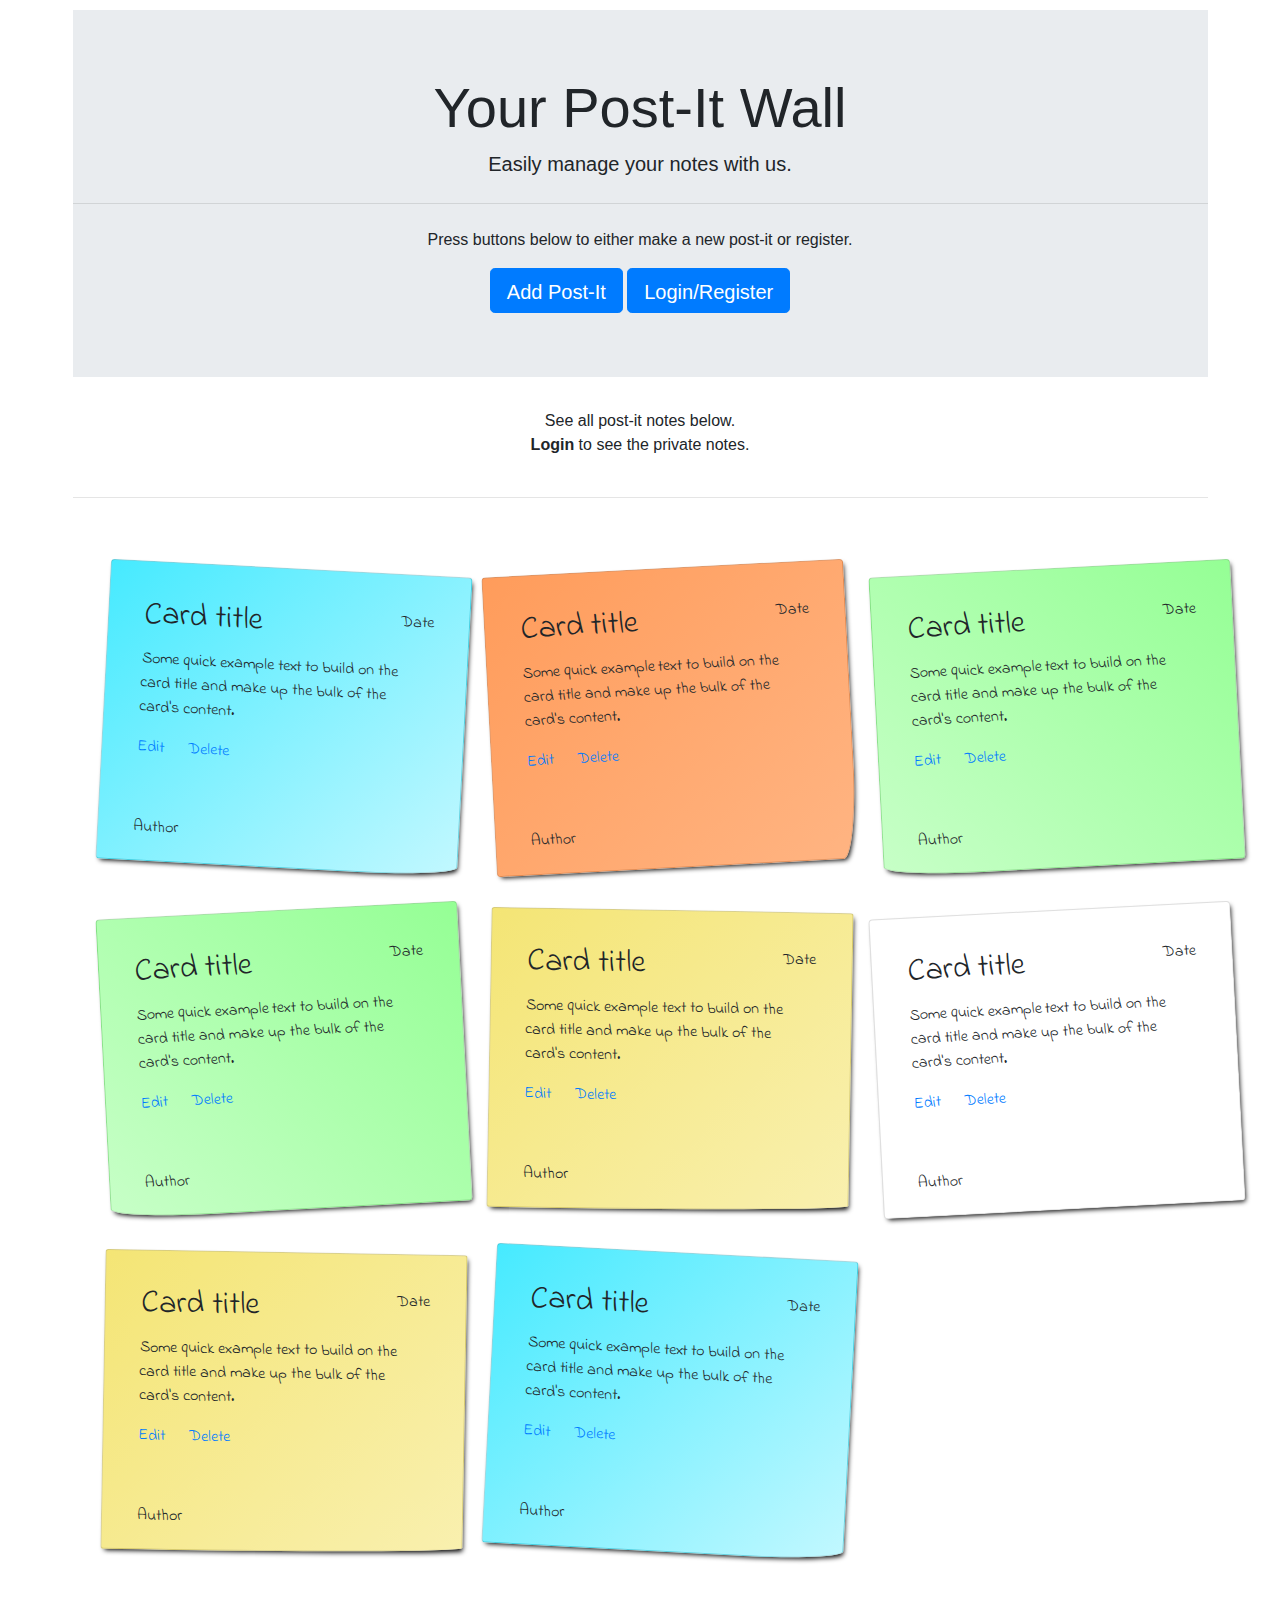
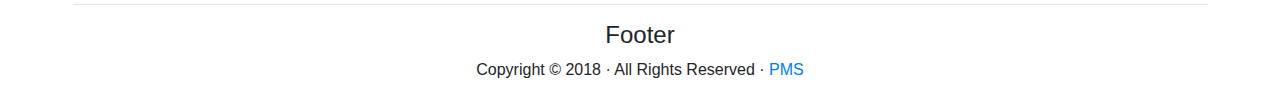
==== post-it/test.html @ a49db6d4 "bootstrap layout index" ====
<!DOCTYPE html>
<html lang="en">
  <head>
    <meta charset="utf-8">
    <meta http-equiv="X-UA-Compatible" content="IE=edge">
    <meta name="viewport" content="width=device-width, initial-scale=1">
    <title>Bootstrap - Prebuilt Layout</title>

    <!-- Bootstrap -->
    <link href="../post-it/css/bootstrap-4.0.0.css" rel="stylesheet">
	<!-- Custom Styles -->  
	<link href="css/styles.css" rel="stylesheet">
	<link href="https://fonts.googleapis.com/css?family=Indie+Flower" rel="stylesheet">

  </head>
  <body>
	<div class="container">
    <div class="jumbotron jumbotron-fluid text-center">
       <h1 class="display-4">Your Post-It Wall</h1>
       <p class="lead">Easily manage your notes with us.</p>
       <hr class="my-4">
       <p>Press buttons below to either make a new post-it or register.</p>
       <a class="btn btn-primary btn-lg" href="#" role="button">Add Post-It</a>
       <a class="btn btn-primary btn-lg" href="#" role="button">Login/Register</a>
       
    </div>
	</div>
    <div class="container">
       <div class="row text-center">
          <div class="col-lg-6 offset-lg-3">See all post-it notes below. <br> <strong>Login</strong> to see the private notes.</div>
       </div>
       <br>
       <hr>
       <br>
       <div class="row">
          <div class="card-columns">
            <div class="col-md-12">
             <div class="card postit">
                <div class="card-body">
				   <time>Date</time>
                   <h2 class="card-title">Card title</h2>
                   <p class="card-text">Some quick example text to build on the card title and make up the bulk of the card's content.</p>
				   <p class="name">Author</p>
                   <a href="#" class="card-link">Edit</a>
                   <a href="#" class="card-link">Delete</a>
                </div>
             </div>
             <div class="card postit">
                <div class="card-body">
                   <time>Date</time>
                   <h2 class="card-title">Card title</h2>
                   <p class="card-text">Some quick example text to build on the card title and make up the bulk of the card's content.</p>
				   <p class="name">Author</p>
                   <a href="#" class="card-link">Edit</a>
                   <a href="#" class="card-link">Delete</a>
                </div>
             </div>
			 <div class="card postit">
                <div class="card-body">
                   <time>Date</time>
                   <h2 class="card-title">Card title</h2>
                   <p class="card-text">Some quick example text to build on the card title and make up the bulk of the card's content.</p>
				   <p class="name">Author</p>
                   <a href="#" class="card-link">Edit</a>
                   <a href="#" class="card-link">Delete</a>
                </div>
             </div>
			 <div class="card postit">
                <div class="card-body">
                   <time>Date</time>
                   <h2 class="card-title">Card title</h2>
                   <p class="card-text">Some quick example text to build on the card title and make up the bulk of the card's content.</p>
				   <p class="name">Author</p>
                   <a href="#" class="card-link">Edit</a>
                   <a href="#" class="card-link">Delete</a>
                </div>
              </div>
			  <div class="card postit">
                <div class="card-body">
                   <time>Date</time>
                   <h2 class="card-title">Card title</h2>
                   <p class="card-text">Some quick example text to build on the card title and make up the bulk of the card's content.</p>
				   <p class="name">Author</p>
                   <a href="#" class="card-link">Edit</a>
                   <a href="#" class="card-link">Delete</a>
                </div>
              </div>
			  <div class="card postit">
                <div class="card-body">
                   <time>Date</time>
                   <h2 class="card-title">Card title</h2>
                   <p class="card-text">Some quick example text to build on the card title and make up the bulk of the card's content.</p>
				   <p class="name">Author</p>
                   <a href="#" class="card-link">Edit</a>
                   <a href="#" class="card-link">Delete</a>
                </div>
              </div>
			  <div class="card postit">
                <div class="card-body">
                   <time>Date</time>
                   <h2 class="card-title">Card title</h2>
                   <p class="card-text">Some quick example text to build on the card title and make up the bulk of the card's content.</p>
				   <p class="name">Author</p>
                   <a href="#" class="card-link">Edit</a>
                   <a href="#" class="card-link">Delete</a>
                </div>
              </div>
			  <div class="card postit">
                <div class="card-body">
                   <time>Date</time>
                   <h2 class="card-title">Card title</h2>
                   <p class="card-text">Some quick example text to build on the card title and make up the bulk of the card's content.</p>
				   <p class="name">Author</p>
                   <a href="#" class="card-link">Edit</a>
                   <a href="#" class="card-link">Delete</a>
                </div>
              </div>
			</div>
          </div>
       </div>
       <br>
       <hr>
       <div class="row">
          <div class="text-center col-lg-6 offset-lg-3">
             <h4>Footer </h4>
             <p>Copyright &copy; 2018 &middot; All Rights Reserved &middot; <a href="#" >PMS</a></p>
          </div>
       </div>
    </div>
    <!-- jQuery (necessary for Bootstrap's JavaScript plugins) --> 
    <script src="../post-it/js/jquery-3.2.1.min.js"></script>

    <!-- Include all compiled plugins (below), or include individual files as needed --> 
    <script src="../post-it/js/popper.min.js"></script>
    <script src="../post-it/js/bootstrap-4.0.0.js"></script>
  </body>
</html>
---- post-it/css/styles.css ----
@charset "utf-8";
/* CSS Document */
* {
				margin: 0;
				padding: 0;
			}
			
			body {
				margin: 10px;
				display: flex;
				flex-wrap: wrap;
			}
			.postit {
				margin: 30px;
				width: 300px;
				height: 300px;
				padding: 15px;
				box-shadow: 2px 3px 5px -2px black;
				transform: rotate(-3deg);
				font-family: 'Indie Flower', cursive;
			}
			
			.postit:nth-child(1){
				background: linear-gradient(135deg, rgba(70,234,255,1.00),rgba(194,248,255,1.00));
				transform: rotate(3deg);
				border-bottom-right-radius: 100px 10px;
			}
			
			.postit:nth-child(2){
				background: linear-gradient(225deg, rgba(149,255,149,1.00), rgba(199,255,199,1.00));
				border-bottom-left-radius: 100px 10px;
			}
			
			.postit:nth-child(3){
				background: linear-gradient(135deg, #F4E575,#F9F0AF);
				transform: rotate(1deg);
				border-bottom-right-radius: 500px 10px;
			}
			
			.postit:nth-child(4){
				background: linear-gradient(135deg, rgba(255,156,91,1.00), rgba(255,180,130,1.00));
				border-bottom-right-radius: 15px 100px;
				
			}

			.postit:nth-child(5){
				background: linear-gradient(135deg, #F4E575,#F9F0AF);
				transform: rotate(1deg);
				border-bottom-right-radius: 500px 10px;
			}

			.postit:nth-child(6){
				background: linear-gradient(135deg, rgba(70,234,255,1.00),rgba(194,248,255,1.00));
				transform: rotate(3deg);
				border-bottom-right-radius: 100px 10px;
			}	
			.postit:nth-child(7){
				background: linear-gradient(225deg, rgba(149,255,149,1.00), rgba(199,255,199,1.00));
				border-bottom-left-radius: 100px 10px;
			}
			
			h2 {
				margin-bottom: 10px;
			}
			
			.name {
				position: absolute;
				bottom: 5px;
			}
			time {
				text-align: right;
				display: block;
				float: right;
			}

			.btn {
				padding-bottom: 5px;
			}


.card-columns {
  @include media-breakpoint-only(lg) {
    column-count: 4;
  }
  @include media-breakpoint-only(xl) {
    column-count: 5;
  }
  }
  @include media-breakpoint-only(sm) {
    column-count: 2;
  }
  }
  @include media-breakpoint-only(md) {
    column-count: 3;
  }
}
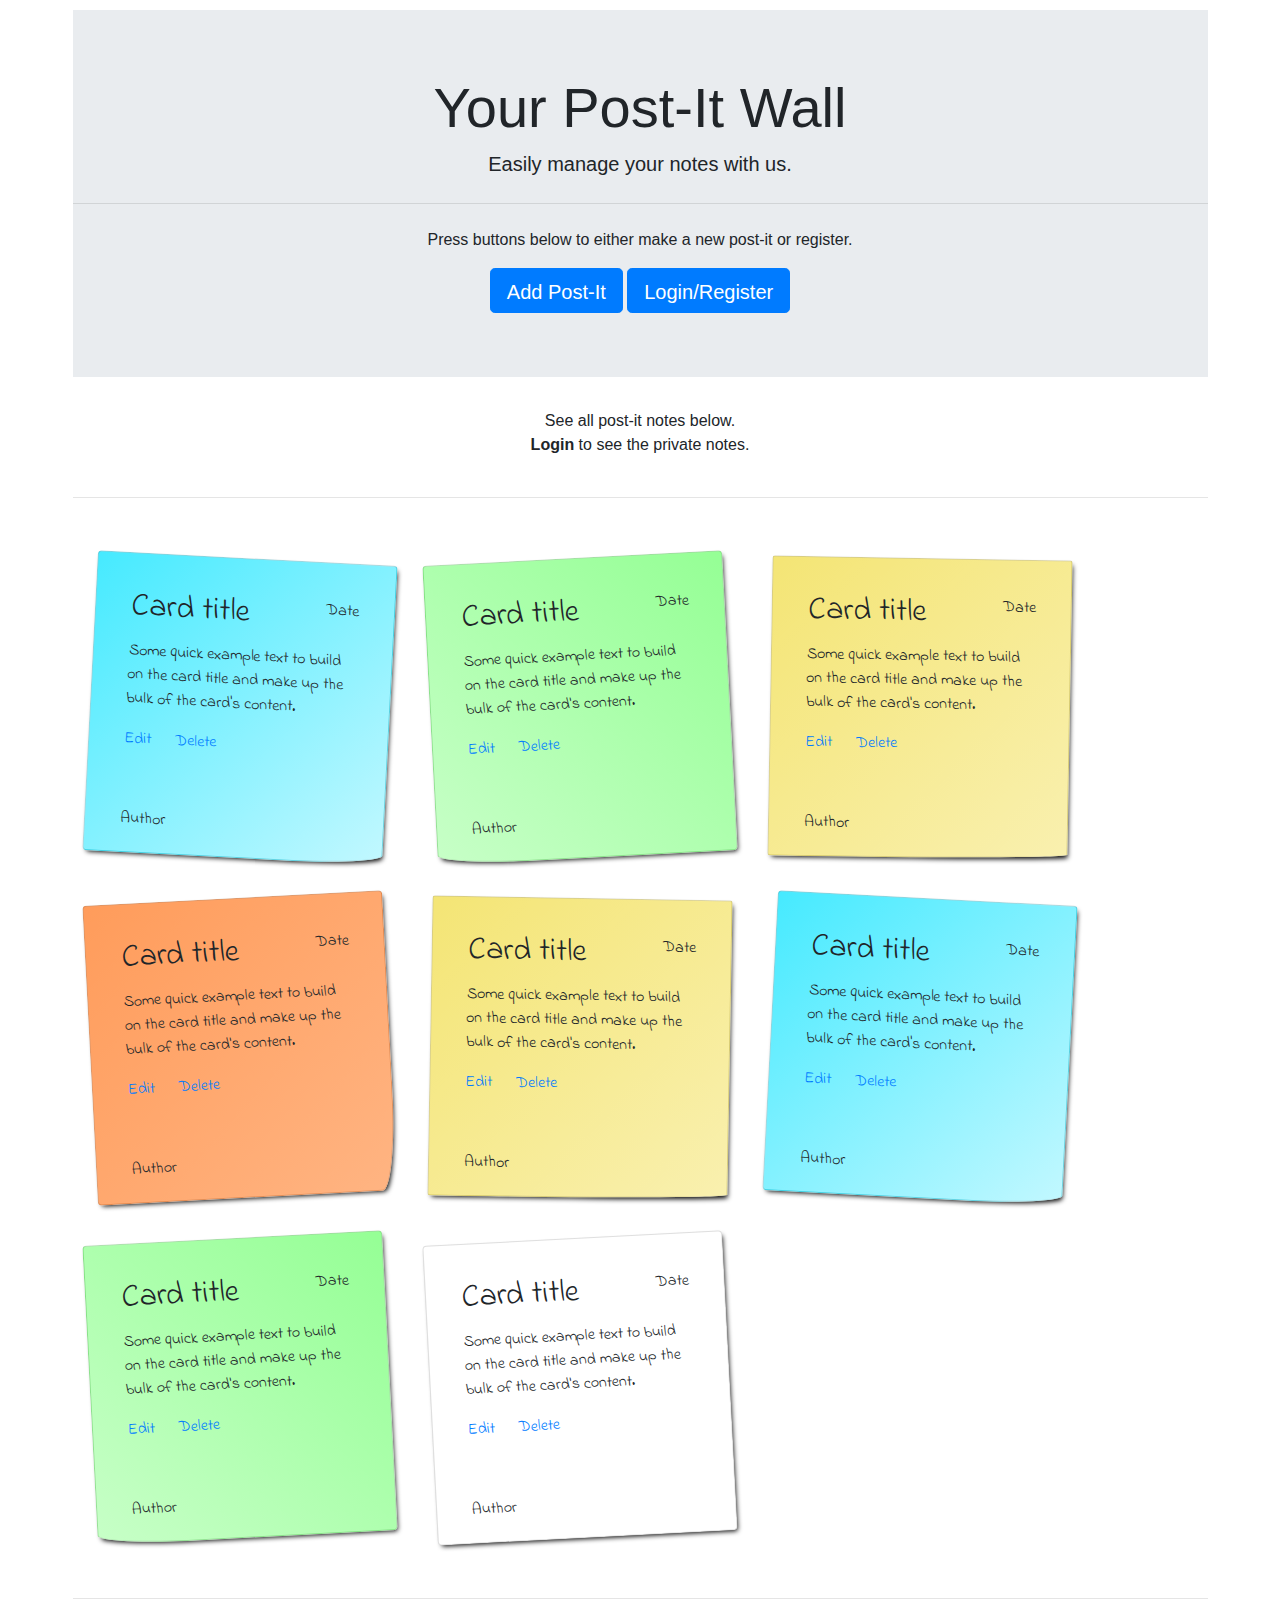
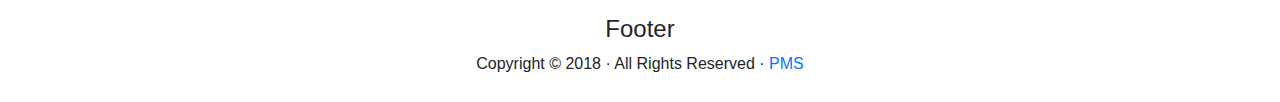
==== commit 30e06947: "Fixed responsive grid" ====
--- a/post-it/test.html
+++ b/post-it/test.html
@@ -1,137 +1,114 @@
 <!DOCTYPE html>
 <html lang="en">
-  <head>
-    <meta charset="utf-8">
-    <meta http-equiv="X-UA-Compatible" content="IE=edge">
-    <meta name="viewport" content="width=device-width, initial-scale=1">
-    <title>Bootstrap - Prebuilt Layout</title>
+<head>
+<meta charset="utf-8">
+<meta http-equiv="X-UA-Compatible" content="IE=edge">
+<meta name="viewport" content="width=device-width, initial-scale=1">
+<title>Bootstrap - Prebuilt Layout</title>
 
-    <!-- Bootstrap -->
-    <link href="../post-it/css/bootstrap-4.0.0.css" rel="stylesheet">
-	<!-- Custom Styles -->  
-	<link href="css/styles.css" rel="stylesheet">
-	<link href="https://fonts.googleapis.com/css?family=Indie+Flower" rel="stylesheet">
+<!-- Bootstrap -->
+<link href="../post-it/css/bootstrap-4.0.0.css" rel="stylesheet">
+<!-- Custom Styles -->
+<link href="css/styles.css" rel="stylesheet">
+<link href="https://fonts.googleapis.com/css?family=Indie+Flower" rel="stylesheet">
+</head>
+<body>
+<div class="container">
+  <div class="jumbotron jumbotron-fluid text-center">
+    <h1 class="display-4">Your Post-It Wall</h1>
+    <p class="lead">Easily manage your notes with us.</p>
+    <hr class="my-4">
+    <p>Press buttons below to either make a new post-it or register.</p>
+    <a class="btn btn-primary btn-lg" href="#" role="button">Add Post-It</a> <a class="btn btn-primary btn-lg" href="#" role="button">Login/Register</a> </div>
+</div>
+<div class="container">
+  <div class="row text-center">
+    <div class="col-lg-6 offset-lg-3">See all post-it notes below. <br>
+      <strong>Login</strong> to see the private notes.</div>
+  </div>
+  <br>
+  <hr>
+  <br>
+  <div class="row">
+        <div class="card postit">
+          <div class="card-body">
+            <time>Date</time>
+            <h2 class="card-title">Card title</h2>
+            <p class="card-text">Some quick example text to build on the card title and make up the bulk of the card's content.</p>
+            <p class="name">Author</p>
+            <a href="#" class="card-link">Edit</a> <a href="#" class="card-link">Delete</a> </div>
+        </div>
+        <div class="card postit">
+          <div class="card-body">
+            <time>Date</time>
+            <h2 class="card-title">Card title</h2>
+            <p class="card-text">Some quick example text to build on the card title and make up the bulk of the card's content.</p>
+            <p class="name">Author</p>
+            <a href="#" class="card-link">Edit</a> <a href="#" class="card-link">Delete</a> </div>
+        </div>
+        <div class="card postit">
+          <div class="card-body">
+            <time>Date</time>
+            <h2 class="card-title">Card title</h2>
+            <p class="card-text">Some quick example text to build on the card title and make up the bulk of the card's content.</p>
+            <p class="name">Author</p>
+            <a href="#" class="card-link">Edit</a> <a href="#" class="card-link">Delete</a> </div>
+        </div>
+        <div class="card postit">
+          <div class="card-body">
+            <time>Date</time>
+            <h2 class="card-title">Card title</h2>
+            <p class="card-text">Some quick example text to build on the card title and make up the bulk of the card's content.</p>
+            <p class="name">Author</p>
+            <a href="#" class="card-link">Edit</a> <a href="#" class="card-link">Delete</a> </div>
+        </div>
+        <div class="card postit">
+          <div class="card-body">
+            <time>Date</time>
+            <h2 class="card-title">Card title</h2>
+            <p class="card-text">Some quick example text to build on the card title and make up the bulk of the card's content.</p>
+            <p class="name">Author</p>
+            <a href="#" class="card-link">Edit</a> <a href="#" class="card-link">Delete</a> </div>
+        </div>
+        <div class="card postit">
+          <div class="card-body">
+            <time>Date</time>
+            <h2 class="card-title">Card title</h2>
+            <p class="card-text">Some quick example text to build on the card title and make up the bulk of the card's content.</p>
+            <p class="name">Author</p>
+            <a href="#" class="card-link">Edit</a> <a href="#" class="card-link">Delete</a> </div>
+        </div>
+        <div class="card postit">
+          <div class="card-body">
+            <time>Date</time>
+            <h2 class="card-title">Card title</h2>
+            <p class="card-text">Some quick example text to build on the card title and make up the bulk of the card's content.</p>
+            <p class="name">Author</p>
+            <a href="#" class="card-link">Edit</a> <a href="#" class="card-link">Delete</a> </div>
+        </div>
+        <div class="card postit">
+          <div class="card-body">
+            <time>Date</time>
+            <h2 class="card-title">Card title</h2>
+            <p class="card-text">Some quick example text to build on the card title and make up the bulk of the card's content.</p>
+            <p class="name">Author</p>
+            <a href="#" class="card-link">Edit</a> <a href="#" class="card-link">Delete</a> </div>
+        </div>
+  </div>
+  <br>
+  <hr>
+  <div class="row">
+    <div class="text-center col-lg-6 offset-lg-3">
+      <h4>Footer </h4>
+      <p>Copyright &copy; 2018 &middot; All Rights Reserved &middot; <a href="#" >PMS</a></p>
+    </div>
+  </div>
+</div>
+<!-- jQuery (necessary for Bootstrap's JavaScript plugins) --> 
+<script src="../post-it/js/jquery-3.2.1.min.js"></script> 
 
-  </head>
-  <body>
-	<div class="container">
-    <div class="jumbotron jumbotron-fluid text-center">
-       <h1 class="display-4">Your Post-It Wall</h1>
-       <p class="lead">Easily manage your notes with us.</p>
-       <hr class="my-4">
-       <p>Press buttons below to either make a new post-it or register.</p>
-       <a class="btn btn-primary btn-lg" href="#" role="button">Add Post-It</a>
-       <a class="btn btn-primary btn-lg" href="#" role="button">Login/Register</a>
-       
-    </div>
-	</div>
-    <div class="container">
-       <div class="row text-center">
-          <div class="col-lg-6 offset-lg-3">See all post-it notes below. <br> <strong>Login</strong> to see the private notes.</div>
-       </div>
-       <br>
-       <hr>
-       <br>
-       <div class="row">
-          <div class="card-columns">
-            <div class="col-md-12">
-             <div class="card postit">
-                <div class="card-body">
-				   <time>Date</time>
-                   <h2 class="card-title">Card title</h2>
-                   <p class="card-text">Some quick example text to build on the card title and make up the bulk of the card's content.</p>
-				   <p class="name">Author</p>
-                   <a href="#" class="card-link">Edit</a>
-                   <a href="#" class="card-link">Delete</a>
-                </div>
-             </div>
-             <div class="card postit">
-                <div class="card-body">
-                   <time>Date</time>
-                   <h2 class="card-title">Card title</h2>
-                   <p class="card-text">Some quick example text to build on the card title and make up the bulk of the card's content.</p>
-				   <p class="name">Author</p>
-                   <a href="#" class="card-link">Edit</a>
-                   <a href="#" class="card-link">Delete</a>
-                </div>
-             </div>
-			 <div class="card postit">
-                <div class="card-body">
-                   <time>Date</time>
-                   <h2 class="card-title">Card title</h2>
-                   <p class="card-text">Some quick example text to build on the card title and make up the bulk of the card's content.</p>
-				   <p class="name">Author</p>
-                   <a href="#" class="card-link">Edit</a>
-                   <a href="#" class="card-link">Delete</a>
-                </div>
-             </div>
-			 <div class="card postit">
-                <div class="card-body">
-                   <time>Date</time>
-                   <h2 class="card-title">Card title</h2>
-                   <p class="card-text">Some quick example text to build on the card title and make up the bulk of the card's content.</p>
-				   <p class="name">Author</p>
-                   <a href="#" class="card-link">Edit</a>
-                   <a href="#" class="card-link">Delete</a>
-                </div>
-              </div>
-			  <div class="card postit">
-                <div class="card-body">
-                   <time>Date</time>
-                   <h2 class="card-title">Card title</h2>
-                   <p class="card-text">Some quick example text to build on the card title and make up the bulk of the card's content.</p>
-				   <p class="name">Author</p>
-                   <a href="#" class="card-link">Edit</a>
-                   <a href="#" class="card-link">Delete</a>
-                </div>
-              </div>
-			  <div class="card postit">
-                <div class="card-body">
-                   <time>Date</time>
-                   <h2 class="card-title">Card title</h2>
-                   <p class="card-text">Some quick example text to build on the card title and make up the bulk of the card's content.</p>
-				   <p class="name">Author</p>
-                   <a href="#" class="card-link">Edit</a>
-                   <a href="#" class="card-link">Delete</a>
-                </div>
-              </div>
-			  <div class="card postit">
-                <div class="card-body">
-                   <time>Date</time>
-                   <h2 class="card-title">Card title</h2>
-                   <p class="card-text">Some quick example text to build on the card title and make up the bulk of the card's content.</p>
-				   <p class="name">Author</p>
-                   <a href="#" class="card-link">Edit</a>
-                   <a href="#" class="card-link">Delete</a>
-                </div>
-              </div>
-			  <div class="card postit">
-                <div class="card-body">
-                   <time>Date</time>
-                   <h2 class="card-title">Card title</h2>
-                   <p class="card-text">Some quick example text to build on the card title and make up the bulk of the card's content.</p>
-				   <p class="name">Author</p>
-                   <a href="#" class="card-link">Edit</a>
-                   <a href="#" class="card-link">Delete</a>
-                </div>
-              </div>
-			</div>
-          </div>
-       </div>
-       <br>
-       <hr>
-       <div class="row">
-          <div class="text-center col-lg-6 offset-lg-3">
-             <h4>Footer </h4>
-             <p>Copyright &copy; 2018 &middot; All Rights Reserved &middot; <a href="#" >PMS</a></p>
-          </div>
-       </div>
-    </div>
-    <!-- jQuery (necessary for Bootstrap's JavaScript plugins) --> 
-    <script src="../post-it/js/jquery-3.2.1.min.js"></script>
-
-    <!-- Include all compiled plugins (below), or include individual files as needed --> 
-    <script src="../post-it/js/popper.min.js"></script>
-    <script src="../post-it/js/bootstrap-4.0.0.js"></script>
-  </body>
+<!-- Include all compiled plugins (below), or include individual files as needed --> 
+<script src="../post-it/js/popper.min.js"></script> 
+<script src="../post-it/js/bootstrap-4.0.0.js"></script>
+</body>
 </html>
--- a/post-it/css/styles.css
+++ b/post-it/css/styles.css
@@ -11,7 +11,7 @@
 				flex-wrap: wrap;
 			}
 			.postit {
-				margin: 30px;
+				margin: 20px;
 				width: 300px;
 				height: 300px;
 				padding: 15px;
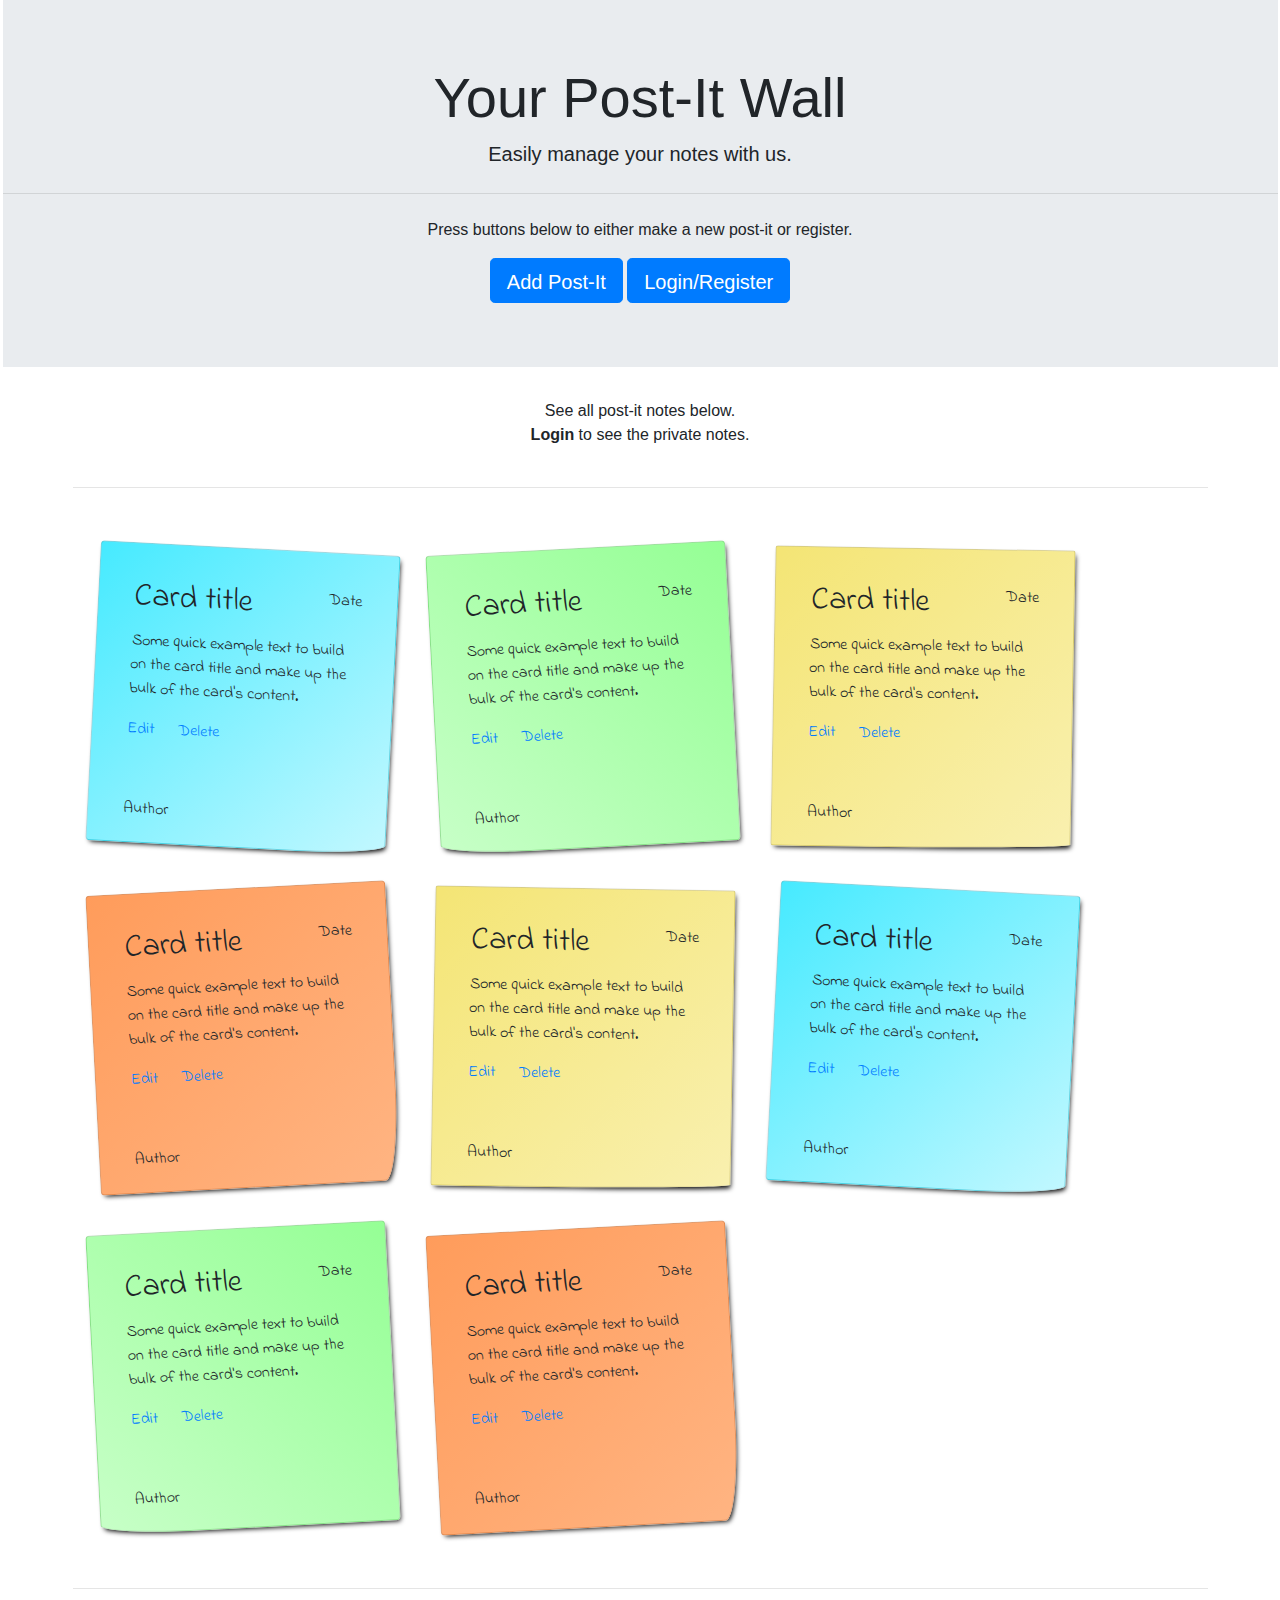
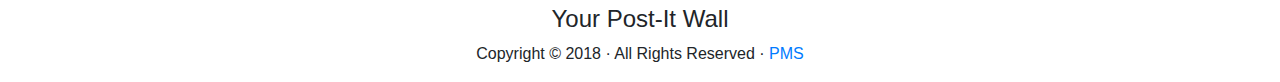
==== commit a736bc7f: "added full width" ====
--- a/post-it/test.html
+++ b/post-it/test.html
@@ -13,7 +13,7 @@
 <link href="https://fonts.googleapis.com/css?family=Indie+Flower" rel="stylesheet">
 </head>
 <body>
-<div class="container">
+<div class="container-fluid">
   <div class="jumbotron jumbotron-fluid text-center">
     <h1 class="display-4">Your Post-It Wall</h1>
     <p class="lead">Easily manage your notes with us.</p>
@@ -29,77 +29,79 @@
   <br>
   <hr>
   <br>
-  <div class="row">
-        <div class="card postit">
-          <div class="card-body">
-            <time>Date</time>
-            <h2 class="card-title">Card title</h2>
-            <p class="card-text">Some quick example text to build on the card title and make up the bulk of the card's content.</p>
-            <p class="name">Author</p>
-            <a href="#" class="card-link">Edit</a> <a href="#" class="card-link">Delete</a> </div>
-        </div>
-        <div class="card postit">
-          <div class="card-body">
-            <time>Date</time>
-            <h2 class="card-title">Card title</h2>
-            <p class="card-text">Some quick example text to build on the card title and make up the bulk of the card's content.</p>
-            <p class="name">Author</p>
-            <a href="#" class="card-link">Edit</a> <a href="#" class="card-link">Delete</a> </div>
-        </div>
-        <div class="card postit">
-          <div class="card-body">
-            <time>Date</time>
-            <h2 class="card-title">Card title</h2>
-            <p class="card-text">Some quick example text to build on the card title and make up the bulk of the card's content.</p>
-            <p class="name">Author</p>
-            <a href="#" class="card-link">Edit</a> <a href="#" class="card-link">Delete</a> </div>
-        </div>
-        <div class="card postit">
-          <div class="card-body">
-            <time>Date</time>
-            <h2 class="card-title">Card title</h2>
-            <p class="card-text">Some quick example text to build on the card title and make up the bulk of the card's content.</p>
-            <p class="name">Author</p>
-            <a href="#" class="card-link">Edit</a> <a href="#" class="card-link">Delete</a> </div>
-        </div>
-        <div class="card postit">
-          <div class="card-body">
-            <time>Date</time>
-            <h2 class="card-title">Card title</h2>
-            <p class="card-text">Some quick example text to build on the card title and make up the bulk of the card's content.</p>
-            <p class="name">Author</p>
-            <a href="#" class="card-link">Edit</a> <a href="#" class="card-link">Delete</a> </div>
-        </div>
-        <div class="card postit">
-          <div class="card-body">
-            <time>Date</time>
-            <h2 class="card-title">Card title</h2>
-            <p class="card-text">Some quick example text to build on the card title and make up the bulk of the card's content.</p>
-            <p class="name">Author</p>
-            <a href="#" class="card-link">Edit</a> <a href="#" class="card-link">Delete</a> </div>
-        </div>
-        <div class="card postit">
-          <div class="card-body">
-            <time>Date</time>
-            <h2 class="card-title">Card title</h2>
-            <p class="card-text">Some quick example text to build on the card title and make up the bulk of the card's content.</p>
-            <p class="name">Author</p>
-            <a href="#" class="card-link">Edit</a> <a href="#" class="card-link">Delete</a> </div>
-        </div>
-        <div class="card postit">
-          <div class="card-body">
-            <time>Date</time>
-            <h2 class="card-title">Card title</h2>
-            <p class="card-text">Some quick example text to build on the card title and make up the bulk of the card's content.</p>
-            <p class="name">Author</p>
-            <a href="#" class="card-link">Edit</a> <a href="#" class="card-link">Delete</a> </div>
-        </div>
+  <div class="container-fluid">
+    <div class="row">
+      <div class="card postit">
+        <div class="card-body">
+          <time>Date</time>
+          <h2 class="card-title">Card title</h2>
+          <p class="card-text">Some quick example text to build on the card title and make up the bulk of the card's content.</p>
+          <p class="name">Author</p>
+          <a href="#" class="card-link">Edit</a> <a href="#" class="card-link">Delete</a> </div>
+      </div>
+      <div class="card postit">
+        <div class="card-body">
+          <time>Date</time>
+          <h2 class="card-title">Card title</h2>
+          <p class="card-text">Some quick example text to build on the card title and make up the bulk of the card's content.</p>
+          <p class="name">Author</p>
+          <a href="#" class="card-link">Edit</a> <a href="#" class="card-link">Delete</a> </div>
+      </div>
+      <div class="card postit">
+        <div class="card-body">
+          <time>Date</time>
+          <h2 class="card-title">Card title</h2>
+          <p class="card-text">Some quick example text to build on the card title and make up the bulk of the card's content.</p>
+          <p class="name">Author</p>
+          <a href="#" class="card-link">Edit</a> <a href="#" class="card-link">Delete</a> </div>
+      </div>
+      <div class="card postit">
+        <div class="card-body">
+          <time>Date</time>
+          <h2 class="card-title">Card title</h2>
+          <p class="card-text">Some quick example text to build on the card title and make up the bulk of the card's content.</p>
+          <p class="name">Author</p>
+          <a href="#" class="card-link">Edit</a> <a href="#" class="card-link">Delete</a> </div>
+      </div>
+      <div class="card postit">
+        <div class="card-body">
+          <time>Date</time>
+          <h2 class="card-title">Card title</h2>
+          <p class="card-text">Some quick example text to build on the card title and make up the bulk of the card's content.</p>
+          <p class="name">Author</p>
+          <a href="#" class="card-link">Edit</a> <a href="#" class="card-link">Delete</a> </div>
+      </div>
+      <div class="card postit">
+        <div class="card-body">
+          <time>Date</time>
+          <h2 class="card-title">Card title</h2>
+          <p class="card-text">Some quick example text to build on the card title and make up the bulk of the card's content.</p>
+          <p class="name">Author</p>
+          <a href="#" class="card-link">Edit</a> <a href="#" class="card-link">Delete</a> </div>
+      </div>
+      <div class="card postit">
+        <div class="card-body">
+          <time>Date</time>
+          <h2 class="card-title">Card title</h2>
+          <p class="card-text">Some quick example text to build on the card title and make up the bulk of the card's content.</p>
+          <p class="name">Author</p>
+          <a href="#" class="card-link">Edit</a> <a href="#" class="card-link">Delete</a> </div>
+      </div>
+      <div class="card postit">
+        <div class="card-body">
+          <time>Date</time>
+          <h2 class="card-title">Card title</h2>
+          <p class="card-text">Some quick example text to build on the card title and make up the bulk of the card's content.</p>
+          <p class="name">Author</p>
+          <a href="#" class="card-link">Edit</a> <a href="#" class="card-link">Delete</a> </div>
+      </div>
+    </div>
   </div>
   <br>
   <hr>
   <div class="row">
     <div class="text-center col-lg-6 offset-lg-3">
-      <h4>Footer </h4>
+      <h4>Your Post-It Wall </h4>
       <p>Copyright &copy; 2018 &middot; All Rights Reserved &middot; <a href="#" >PMS</a></p>
     </div>
   </div>
--- a/post-it/css/styles.css
+++ b/post-it/css/styles.css
@@ -1,96 +1,83 @@
 @charset "utf-8";
 /* CSS Document */
-* {
-				margin: 0;
-				padding: 0;
-			}
 			
-			body {
-				margin: 10px;
-				display: flex;
-				flex-wrap: wrap;
-			}
-			.postit {
-				margin: 20px;
-				width: 300px;
-				height: 300px;
-				padding: 15px;
-				box-shadow: 2px 3px 5px -2px black;
-				transform: rotate(-3deg);
-				font-family: 'Indie Flower', cursive;
-			}
-			
-			.postit:nth-child(1){
-				background: linear-gradient(135deg, rgba(70,234,255,1.00),rgba(194,248,255,1.00));
-				transform: rotate(3deg);
-				border-bottom-right-radius: 100px 10px;
-			}
-			
-			.postit:nth-child(2){
-				background: linear-gradient(225deg, rgba(149,255,149,1.00), rgba(199,255,199,1.00));
-				border-bottom-left-radius: 100px 10px;
-			}
-			
-			.postit:nth-child(3){
-				background: linear-gradient(135deg, #F4E575,#F9F0AF);
-				transform: rotate(1deg);
-				border-bottom-right-radius: 500px 10px;
-			}
-			
-			.postit:nth-child(4){
-				background: linear-gradient(135deg, rgba(255,156,91,1.00), rgba(255,180,130,1.00));
-				border-bottom-right-radius: 15px 100px;
-				
-			}
-
-			.postit:nth-child(5){
-				background: linear-gradient(135deg, #F4E575,#F9F0AF);
-				transform: rotate(1deg);
-				border-bottom-right-radius: 500px 10px;
-			}
-
-			.postit:nth-child(6){
-				background: linear-gradient(135deg, rgba(70,234,255,1.00),rgba(194,248,255,1.00));
-				transform: rotate(3deg);
-				border-bottom-right-radius: 100px 10px;
-			}	
-			.postit:nth-child(7){
-				background: linear-gradient(225deg, rgba(149,255,149,1.00), rgba(199,255,199,1.00));
-				border-bottom-left-radius: 100px 10px;
-			}
-			
-			h2 {
-				margin-bottom: 10px;
-			}
-			
-			.name {
-				position: absolute;
-				bottom: 5px;
-			}
-			time {
-				text-align: right;
-				display: block;
-				float: right;
-			}
-
-			.btn {
-				padding-bottom: 5px;
-			}
-
-
+body {
+	display: flex;
+	flex-wrap: wrap;
+}
+.postit {
+	margin: 20px;
+	width: 300px;
+	height: 300px;
+	padding: 15px;
+	box-shadow: 2px 3px 5px -2px black;
+	transform: rotate(-3deg);
+	font-family: 'Indie Flower', cursive;
+}
+.postit:nth-child(1) {
+	background: linear-gradient(135deg, rgba(70,234,255,1.00), rgba(194,248,255,1.00));
+	transform: rotate(3deg);
+	border-bottom-right-radius: 100px 10px;
+}
+.postit:nth-child(2) {
+	background: linear-gradient(225deg, rgba(149,255,149,1.00), rgba(199,255,199,1.00));
+	border-bottom-left-radius: 100px 10px;
+}
+.postit:nth-child(3) {
+	background: linear-gradient(135deg, #F4E575, #F9F0AF);
+	transform: rotate(1deg);
+	border-bottom-right-radius: 500px 10px;
+}
+.postit:nth-child(4) {
+	background: linear-gradient(135deg, rgba(255,156,91,1.00), rgba(255,180,130,1.00));
+	border-bottom-right-radius: 15px 100px;
+}
+.postit:nth-child(5) {
+	background: linear-gradient(135deg, #F4E575, #F9F0AF);
+	transform: rotate(1deg);
+	border-bottom-right-radius: 500px 10px;
+}
+.postit:nth-child(6) {
+	background: linear-gradient(135deg, rgba(70,234,255,1.00), rgba(194,248,255,1.00));
+	transform: rotate(3deg);
+	border-bottom-right-radius: 100px 10px;
+}
+.postit:nth-child(7) {
+	background: linear-gradient(225deg, rgba(149,255,149,1.00), rgba(199,255,199,1.00));
+	border-bottom-left-radius: 100px 10px;
+}
+.postit:nth-child(8) {
+	background: linear-gradient(135deg, rgba(255,156,91,1.00), rgba(255,180,130,1.00));
+	border-bottom-right-radius: 15px 100px;
+}
+h2 {
+	margin-bottom: 10px;
+}
+.name {
+	position: absolute;
+	bottom: 5px;
+}
+time {
+	text-align: right;
+	display: block;
+	float: right;
+}
+.btn {
+	padding-bottom: 5px;
+}
 .card-columns {
-  @include media-breakpoint-only(lg) {
-    column-count: 4;
-  }
-  @include media-breakpoint-only(xl) {
-    column-count: 5;
-  }
-  }
-  @include media-breakpoint-only(sm) {
-    column-count: 2;
-  }
-  }
-  @include media-breakpoint-only(md) {
-    column-count: 3;
-  }
-}+ @include media-breakpoint-only(lg) {
+ column-count: 4;
+}
+ @include media-breakpoint-only(xl) {
+ column-count: 5;
+}
+}
+ @include media-breakpoint-only(sm) {
+ column-count: 2;
+}
+}
+ @include media-breakpoint-only(md) {
+ column-count: 3;
+}
+}
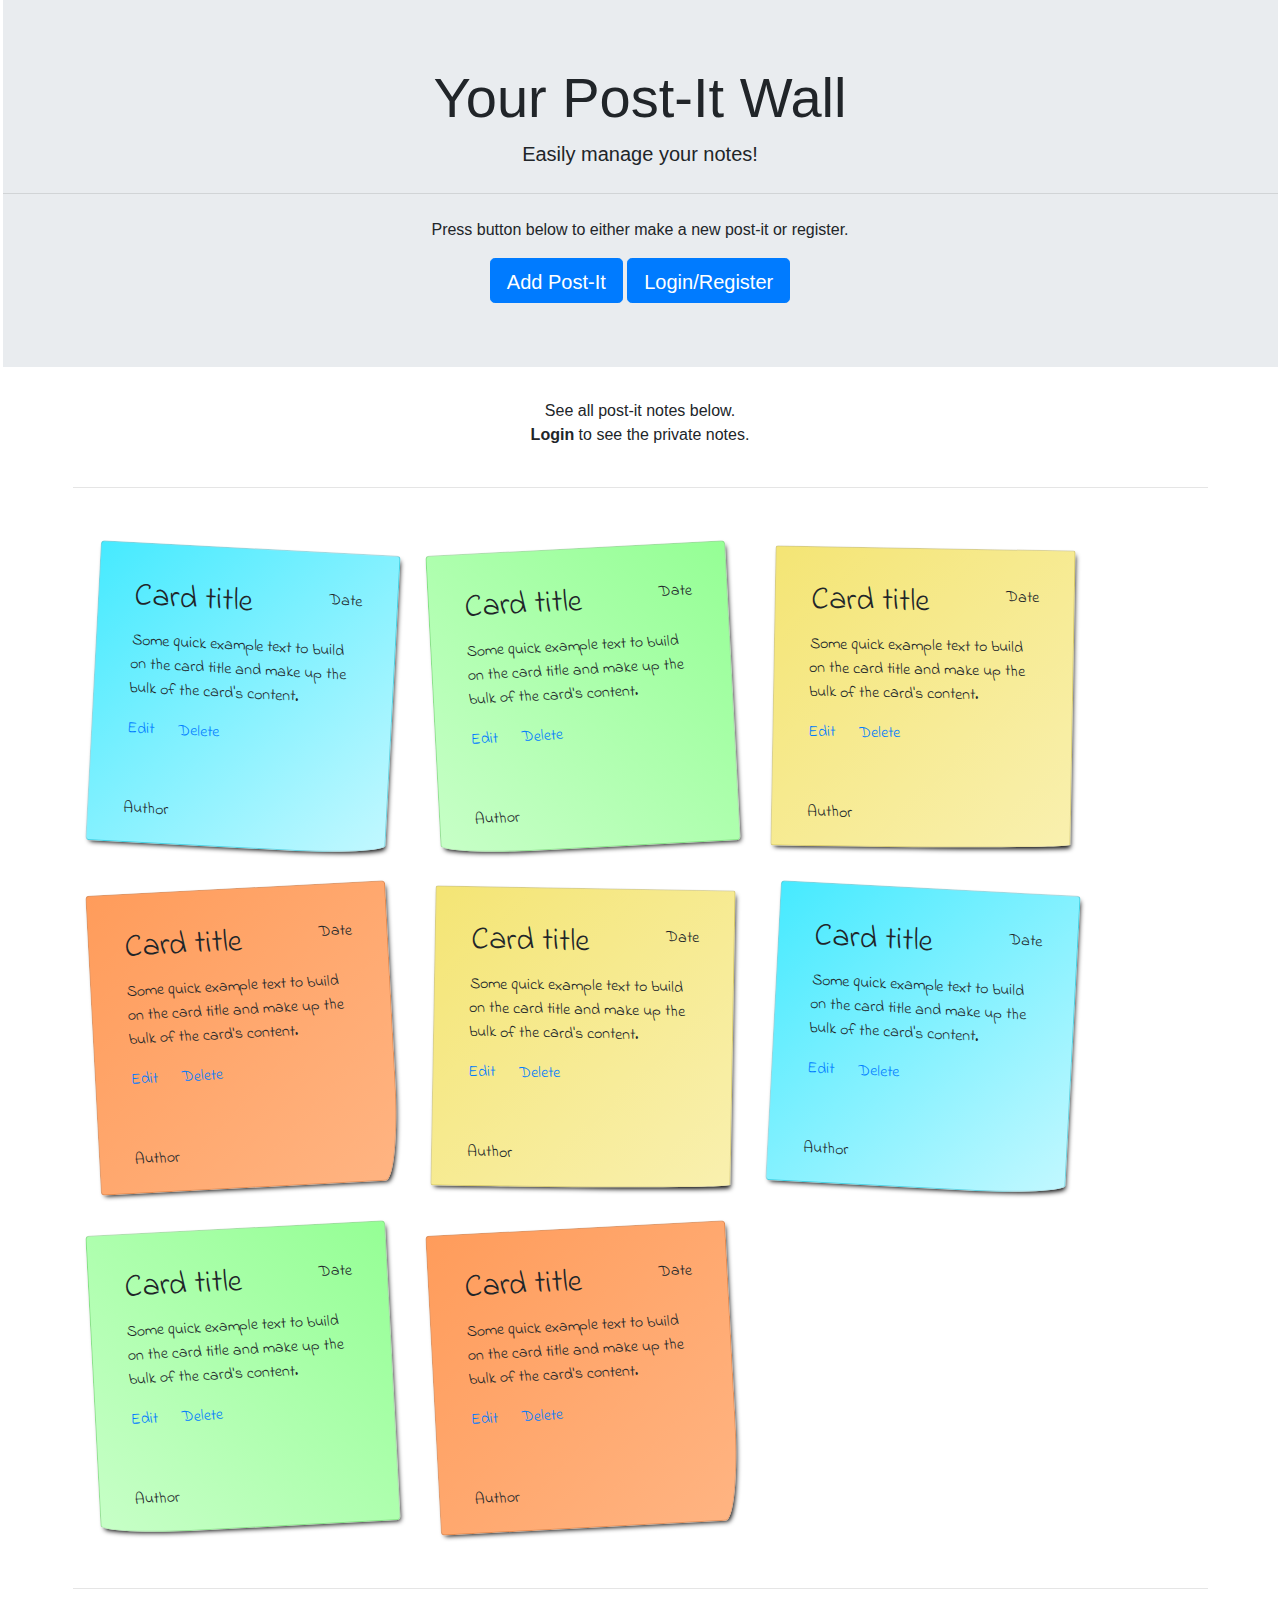
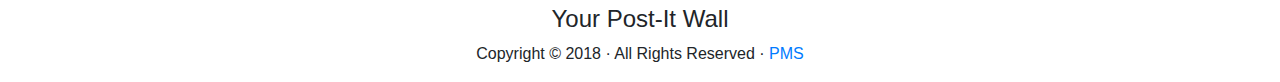
==== commit 2ef5acad: "text edited" ====
--- a/post-it/test.html
+++ b/post-it/test.html
@@ -16,9 +16,9 @@
 <div class="container-fluid">
   <div class="jumbotron jumbotron-fluid text-center">
     <h1 class="display-4">Your Post-It Wall</h1>
-    <p class="lead">Easily manage your notes with us.</p>
+    <p class="lead">Easily manage your notes!</p>
     <hr class="my-4">
-    <p>Press buttons below to either make a new post-it or register.</p>
+    <p>Press button below to either make a new post-it or register.</p>
     <a class="btn btn-primary btn-lg" href="#" role="button">Add Post-It</a> <a class="btn btn-primary btn-lg" href="#" role="button">Login/Register</a> </div>
 </div>
 <div class="container">
